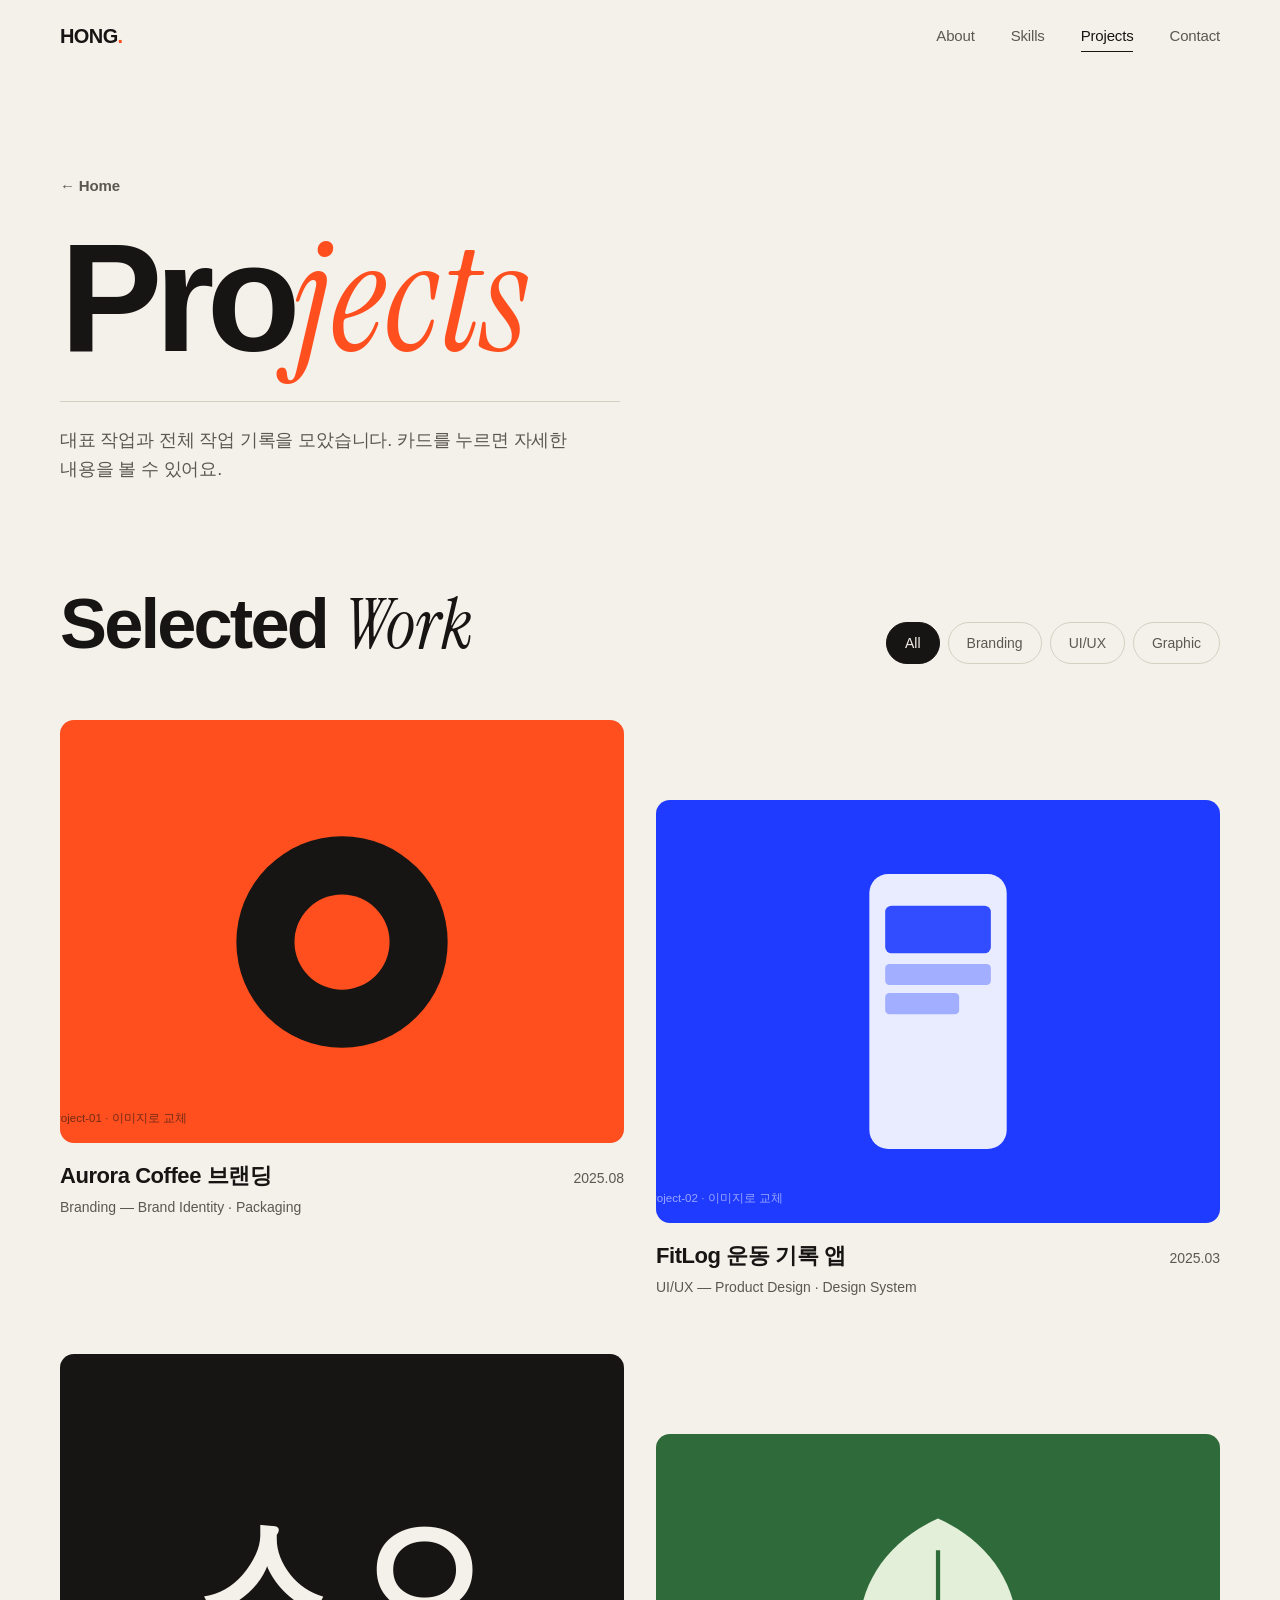
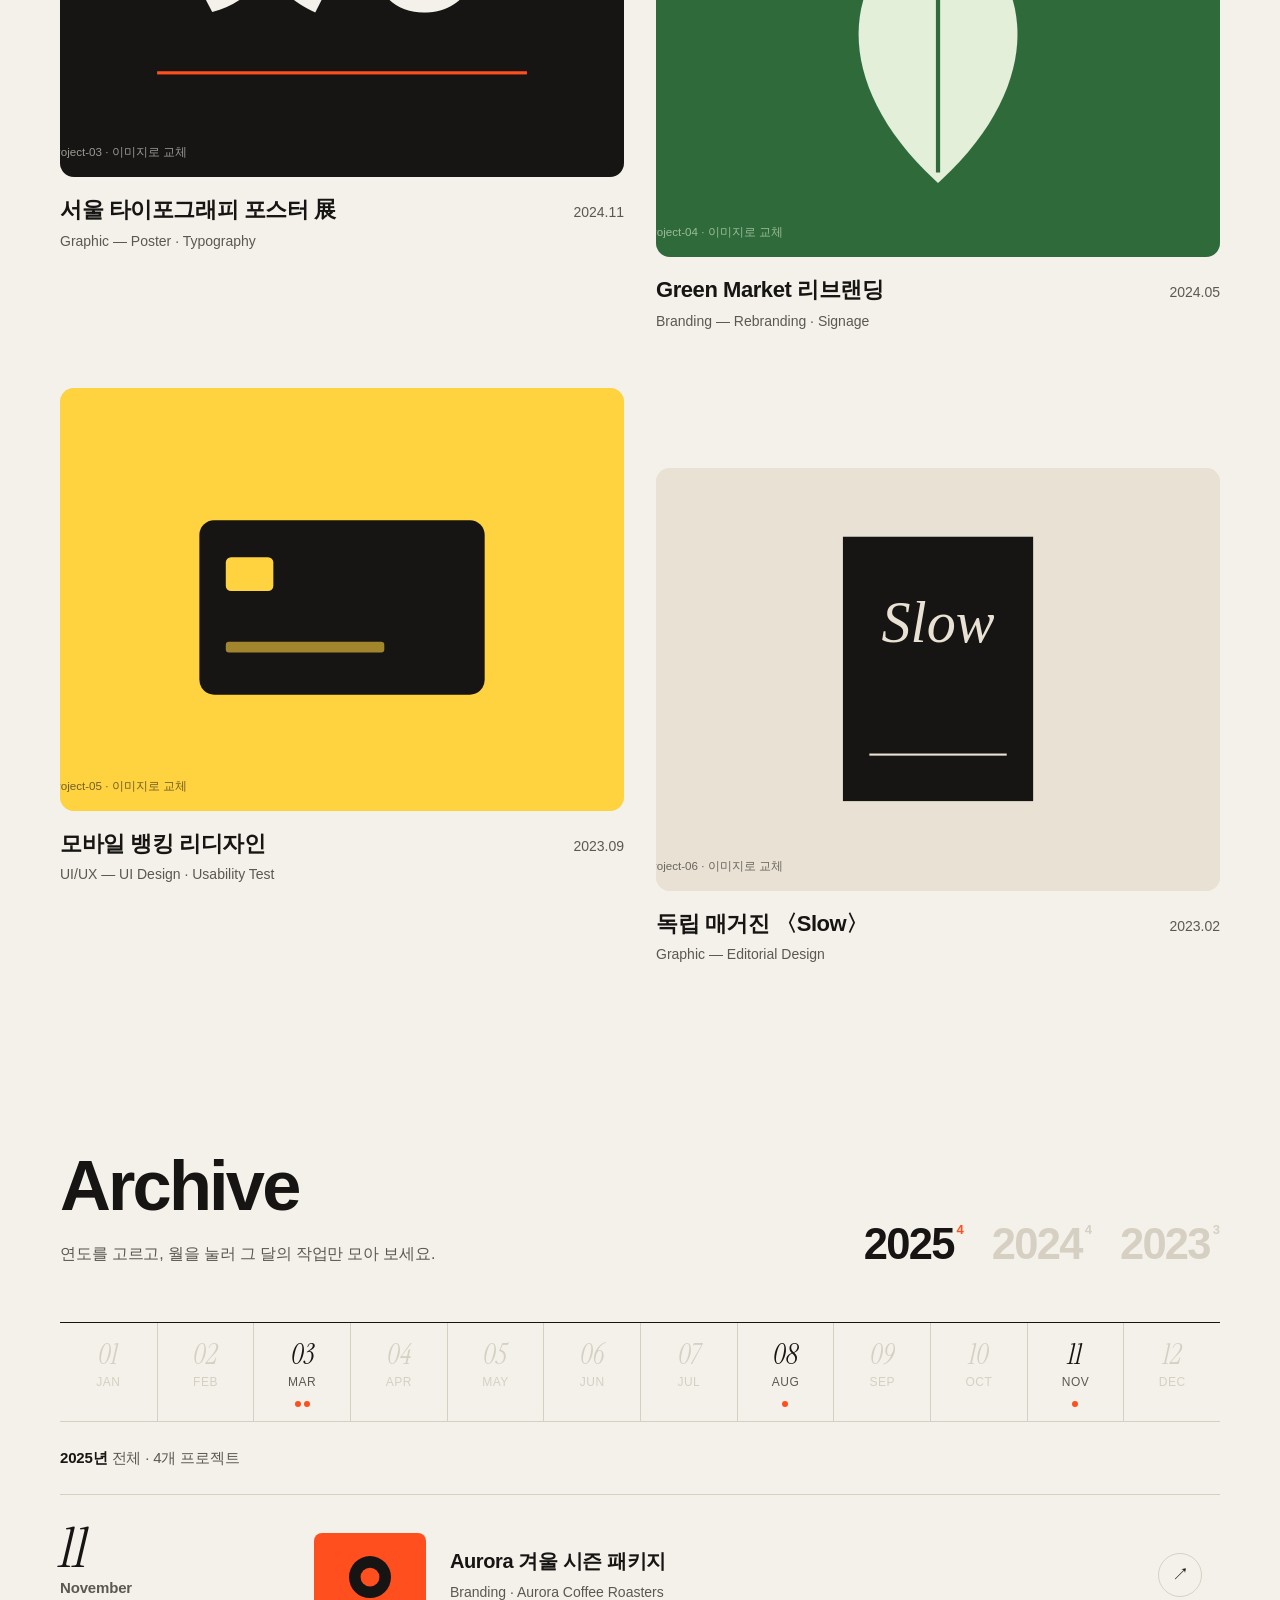
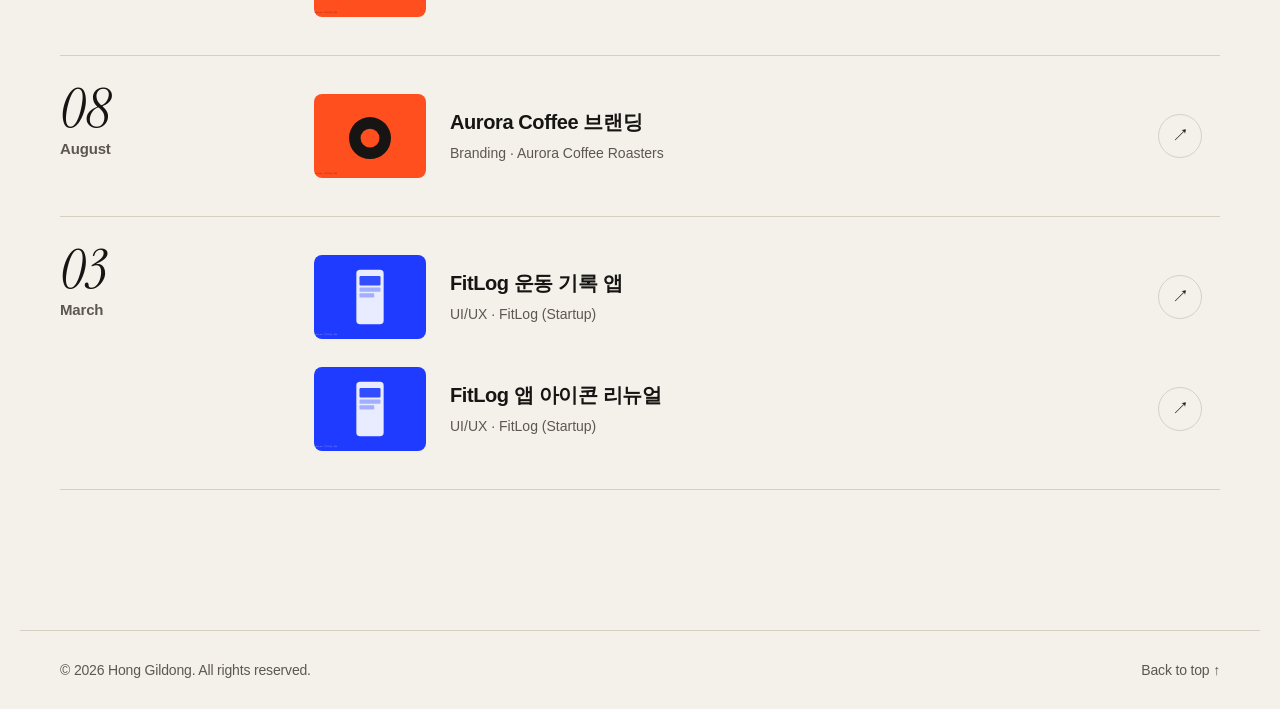
==== works.html @ f45e76c3 "메인페이지 구조 변경" ====
<!DOCTYPE html>
<html lang="ko">
<head>
  <meta charset="UTF-8" />
  <meta name="viewport" content="width=device-width, initial-scale=1.0" />
  <title>Projects | 홍길동 Design Portfolio</title>
  <meta name="description" content="디자이너 홍길동의 작업물 모음" />

  <meta property="og:title" content="Projects | 홍길동 Design Portfolio" />
  <meta property="og:description" content="디자이너 홍길동의 작업물 모음" />
  <meta property="og:image" content="img/og-image.svg" />

  <link rel="icon" href="img/favicon.svg" type="image/svg+xml" />

  <!-- 폰트 -->
  <link rel="stylesheet" href="https://cdn.jsdelivr.net/gh/orioncactus/pretendard@v1.3.9/dist/web/static/pretendard.min.css" />
  <link rel="preconnect" href="https://fonts.googleapis.com" />
  <link rel="preconnect" href="https://fonts.gstatic.com" crossorigin />
  <link href="https://fonts.googleapis.com/css2?family=Instrument+Serif:ital@0;1&display=swap" rel="stylesheet" />

  <!-- 스타일 -->
  <link rel="stylesheet" href="css/reset.css" />
  <link rel="stylesheet" href="css/style.css" />
  <link rel="stylesheet" href="css/responsive.css" />
</head>
<body>

  <!-- ===== Header ===== -->
  <header class="header" id="header">
    <div class="container header__inner">
      <a href="index.html" class="logo">HONG<span>.</span></a>

      <nav class="nav" id="nav">
        <a href="index.html#about" class="nav__link">About</a>
        <a href="index.html#skills" class="nav__link">Skills</a>
        <a href="works.html" class="nav__link is-current" aria-current="page">Projects</a>
        <a href="index.html#contact" class="nav__link">Contact</a>
      </nav>

      <button class="menu-btn" id="menuBtn" aria-label="메뉴 열기" aria-expanded="false">
        <span></span><span></span>
      </button>
    </div>
  </header>

  <main id="top">

    <!-- ===== Page head ===== -->
    <section class="page-head">
      <div class="container">
        <a href="index.html" class="page-head__back reveal">← Home</a>
        <h1 class="page-head__title reveal">Pro<em>jects</em></h1>
        <p class="page-head__desc reveal">대표 작업과 전체 작업 기록을 모았습니다. 카드를 누르면 자세한 내용을 볼 수 있어요.</p>
      </div>
    </section>

    <!-- ===== Selected Work ===== -->
    <section class="section work" id="work">
      <div class="container">
        <div class="section__head reveal">
          <h2 class="section__title">Selected <em>Work</em></h2>
          <div class="filter" id="filter" role="tablist">
            <button class="filter__btn is-active" data-filter="all">All</button>
            <button class="filter__btn" data-filter="branding">Branding</button>
            <button class="filter__btn" data-filter="uiux">UI/UX</button>
            <button class="filter__btn" data-filter="graphic">Graphic</button>
          </div>
        </div>

        <!-- 프로젝트 카드는 js/projects.js 데이터로 자동 생성됩니다 -->
        <ul class="work__grid" id="workGrid"></ul>
      </div>
    </section>

    <!-- ===== Archive (연도 → 월별 보기) ===== -->
    <section class="section archive" id="archive">
      <div class="container">
        <div class="section__head reveal">
          <div>
            <h2 class="section__title">Archive</h2>
            <p class="archive__lead">연도를 고르고, 월을 눌러 그 달의 작업만 모아 보세요.</p>
          </div>
          <div class="archive__years" id="archiveYears" role="tablist" aria-label="연도 선택"></div>
        </div>

        <div class="archive__months reveal" id="archiveMonths" aria-label="월 선택"></div>

        <div class="archive__summary">
          <p id="archiveSummary" aria-live="polite"></p>
          <button type="button" class="archive__reset" id="archiveReset" hidden>전체 월 보기 ↺</button>
        </div>

        <div class="archive__list" id="archiveList"></div>
      </div>
    </section>
  </main>

  <footer class="footer footer--light">
    <div class="container footer__inner">
      <p>© <span id="year"></span> Hong Gildong. All rights reserved.</p>
      <a href="#top" class="footer__top">Back to top ↑</a>
    </div>
  </footer>

  <!-- ===== Project Modal ===== -->
  <div class="modal" id="modal" aria-hidden="true">
    <div class="modal__backdrop" data-close></div>
    <article class="modal__panel" role="dialog" aria-modal="true" aria-labelledby="modalTitle">
      <button class="modal__close" data-close aria-label="닫기">✕</button>
      <img class="modal__img" id="modalImg" src="" alt="" />
      <div class="modal__body">
        <p class="modal__meta" id="modalMeta"></p>
        <h3 class="modal__title" id="modalTitle"></h3>
        <p class="modal__desc" id="modalDesc"></p>
        <ul class="modal__tags" id="modalTags"></ul>
        <a class="btn btn--primary modal__link" id="modalLink" href="#" target="_blank" rel="noopener">자세히 보기 ↗</a>
      </div>
    </article>
  </div>

  <!-- 스크립트 (순서 중요: 데이터 → 작업물 페이지 → 공통) -->
  <script src="js/projects.js"></script>
  <script src="js/works.js"></script>
  <script src="js/main.js"></script>
</body>
</html>
---- css/style.css ----
/* =========================================
   Design Tokens — 색상/폰트는 여기서만 바꾸면 전체에 반영됩니다
   ========================================= */
:root {
  --bg: #f4f1ea;
  --bg-alt: #ebe6db;
  --ink: #161513;
  --ink-soft: #5c5850;
  --line: #d6d0c3;
  --accent: #ff4f1f;
  --card: #ffffff;

  --font-sans: "Pretendard", -apple-system, BlinkMacSystemFont, "Apple SD Gothic Neo", sans-serif;
  --font-serif: "Instrument Serif", "Times New Roman", serif;

  --container: 1240px;
  --gutter: 40px;
  --radius: 14px;
  --header-h: 72px;
  --ease: cubic-bezier(.2, .7, .2, 1);
}

body {
  font-family: var(--font-sans);
  background: var(--bg);
  color: var(--ink);
  font-size: 17px;
  letter-spacing: -0.01em;
  word-break: keep-all;
}

body.is-locked { overflow: hidden; }

::selection { background: var(--accent); color: #fff; }

em {
  font-family: var(--font-serif);
  font-style: italic;
  font-weight: 400;
  letter-spacing: 0;
}

.container {
  width: 100%;
  max-width: var(--container);
  margin: 0 auto;
  padding: 0 var(--gutter);
}

/* ===== Button ===== */
.btn {
  display: inline-flex;
  align-items: center;
  gap: 10px;
  padding: 14px 26px;
  border-radius: 999px;
  font-size: 15px;
  font-weight: 600;
  transition: transform .3s var(--ease), background .3s, color .3s;
}
.btn--primary { background: var(--ink); color: var(--bg); }
.btn--primary:hover { background: var(--accent); color: #fff; transform: translateY(-2px); }

/* ===== Header ===== */
.header {
  position: fixed;
  inset: 0 0 auto 0;
  height: var(--header-h);
  z-index: 50;
  transition: background .3s, border-color .3s;
  border-bottom: 1px solid transparent;
}
.header.is-scrolled {
  background: rgba(244, 241, 234, .85);
  backdrop-filter: blur(12px);
  -webkit-backdrop-filter: blur(12px);
  border-color: var(--line);
}
.header__inner {
  height: 100%;
  display: flex;
  align-items: center;
  justify-content: space-between;
}
.logo { font-size: 20px; font-weight: 800; letter-spacing: -0.03em; }
.logo span { color: var(--accent); }

.nav { display: flex; gap: 36px; }
.nav__link {
  position: relative;
  font-size: 15px;
  font-weight: 500;
  color: var(--ink-soft);
  transition: color .2s;
}
.nav__link::after {
  content: "";
  position: absolute;
  left: 0; bottom: -4px;
  width: 100%; height: 1px;
  background: currentColor;
  transform: scaleX(0);
  transform-origin: right;
  transition: transform .35s var(--ease);
}
.nav__link:hover,
.nav__link.is-current { color: var(--ink); }
.nav__link:hover::after,
.nav__link.is-current::after { transform: scaleX(1); transform-origin: left; }

.menu-btn { display: none; }

/* ===== Hero ===== */
.hero {
  min-height: 100vh;
  min-height: 100svh;
  display: flex;
  flex-direction: column;
  justify-content: flex-end;
  padding-top: calc(var(--header-h) + 60px);
  overflow: hidden;
}
.hero__eyebrow {
  font-size: 14px;
  font-weight: 600;
  letter-spacing: .08em;
  text-transform: uppercase;
  color: var(--ink-soft);
  margin-bottom: 28px;
}
.hero__eyebrow::before {
  content: "";
  display: inline-block;
  width: 8px; height: 8px;
  margin-right: 10px;
  border-radius: 50%;
  background: var(--accent);
  vertical-align: middle;
  animation: pulse 2s infinite;
}
.hero__title {
  font-size: clamp(48px, 9vw, 132px);
  font-weight: 700;
  letter-spacing: -0.045em;
  line-height: 1.02;
}
.hero__title em { color: var(--accent); }
.hero__bottom {
  margin-top: 56px;
  padding-top: 32px;
  border-top: 1px solid var(--line);
  display: flex;
  align-items: flex-end;
  justify-content: space-between;
  gap: 32px;
}
.hero__desc { font-size: 18px; color: var(--ink-soft); }
.hero__desc strong { color: var(--ink); }

.marquee {
  margin-top: 72px;
  padding: 22px 0;
  background: var(--ink);
  color: var(--bg);
  overflow: hidden;
  white-space: nowrap;
}
.marquee__track {
  display: inline-flex;
  gap: 40px;
  font-family: var(--font-serif);
  font-size: 34px;
  font-style: italic;
  animation: marquee 28s linear infinite;
}
.marquee__track span:nth-child(even) { color: var(--accent); font-style: normal; }

/* ===== Section common ===== */
.section { padding: 140px 0; }
.section__head {
  display: flex;
  align-items: flex-end;
  justify-content: space-between;
  gap: 24px;
  margin-bottom: 56px;
}
.section__title {
  font-size: clamp(40px, 5.5vw, 76px);
  font-weight: 700;
  letter-spacing: -0.04em;
}

/* ===== Work ===== */
.filter { display: flex; flex-wrap: wrap; gap: 8px; }
.filter__btn {
  padding: 9px 18px;
  border: 1px solid var(--line);
  border-radius: 999px;
  font-size: 14px;
  font-weight: 500;
  color: var(--ink-soft);
  transition: all .25s;
}
.filter__btn:hover { border-color: var(--ink); color: var(--ink); }
.filter__btn.is-active { background: var(--ink); border-color: var(--ink); color: var(--bg); }

.work__grid {
  display: grid;
  grid-template-columns: repeat(2, 1fr);
  gap: 56px 32px;
}
.work__item { transition: opacity .4s, transform .4s var(--ease); }
.work__item.is-hidden { display: none; }
.work__item:nth-child(even) { margin-top: 80px; }

.card { display: block; width: 100%; text-align: left; }
.card__thumb {
  position: relative;
  aspect-ratio: 4 / 3;
  border-radius: var(--radius);
  overflow: hidden;
  background: var(--bg-alt);
}
.card__thumb img {
  width: 100%; height: 100%;
  object-fit: cover;
  transition: transform .8s var(--ease);
}
.card__view {
  position: absolute;
  top: 50%; left: 50%;
  width: 96px; height: 96px;
  display: grid; place-items: center;
  border-radius: 50%;
  background: var(--accent);
  color: #fff;
  font-size: 14px;
  font-weight: 600;
  transform: translate(-50%, -50%) scale(0);
  transition: transform .45s var(--ease);
}
.card:hover .card__thumb img,
.card:focus-visible .card__thumb img { transform: scale(1.05); }
.card:hover .card__view,
.card:focus-visible .card__view { transform: translate(-50%, -50%) scale(1); }

.card__info {
  display: flex;
  justify-content: space-between;
  align-items: baseline;
  gap: 16px;
  margin-top: 20px;
}
.card__title { font-size: 22px; font-weight: 700; letter-spacing: -0.02em; }
.card__meta { font-size: 14px; color: var(--ink-soft); white-space: nowrap; }
.card__cat {
  margin-top: 6px;
  font-size: 14px;
  color: var(--ink-soft);
}

/* ===== Archive (연도 → 월별) ===== */
.archive { padding-top: 40px; }
.archive__lead { margin-top: 14px; font-size: 16px; color: var(--ink-soft); }

.archive__years { display: flex; flex-wrap: wrap; gap: 4px 28px; }
.archive__year {
  font-size: clamp(28px, 3.4vw, 44px);
  font-weight: 700;
  letter-spacing: -0.04em;
  line-height: 1;
  color: var(--line);
  transition: color .25s;
}
.archive__year sup {
  margin-left: 3px;
  font-size: 13px;
  font-weight: 600;
  letter-spacing: 0;
  vertical-align: top;
}
.archive__year:hover { color: var(--ink-soft); }
.archive__year.is-active { color: var(--ink); }
.archive__year.is-active sup { color: var(--accent); }

.archive__months {
  display: grid;
  grid-template-columns: repeat(12, 1fr);
  border-top: 1px solid var(--ink);
  border-bottom: 1px solid var(--line);
}
.archive__mbtn {
  display: flex;
  flex-direction: column;
  align-items: center;
  gap: 4px;
  padding: 18px 0 14px;
  border-left: 1px solid var(--line);
  font-size: 12px;
  font-weight: 500;
  letter-spacing: .04em;
  text-transform: uppercase;
  color: var(--ink-soft);
  transition: background .2s, color .2s;
}
.archive__mbtn:first-child { border-left: 0; }
.archive__mbtn strong {
  font-family: var(--font-serif);
  font-size: 28px;
  font-style: italic;
  font-weight: 400;
  line-height: 1;
  letter-spacing: 0;
  color: var(--ink);
}
.archive__dots { display: flex; gap: 3px; height: 6px; margin-top: 4px; }
.archive__dots i { width: 6px; height: 6px; border-radius: 50%; background: var(--accent); }
.archive__mbtn:disabled { cursor: default; color: var(--line); }
.archive__mbtn:disabled strong { color: var(--line); }
.archive__mbtn:not(:disabled):hover { background: var(--bg-alt); }
.archive__mbtn.is-active,
.archive__mbtn.is-active:not(:disabled):hover { background: var(--ink); color: rgba(244, 241, 234, .7); }
.archive__mbtn.is-active strong { color: var(--bg); }

.archive__summary {
  display: flex;
  justify-content: space-between;
  align-items: center;
  min-height: 72px;
  font-size: 15px;
  color: var(--ink-soft);
}
.archive__summary strong { color: var(--ink); }
.archive__reset {
  font-size: 14px;
  font-weight: 600;
  color: var(--accent);
}
.archive__reset:hover { text-decoration: underline; }
.archive__reset[hidden] { display: none; }

.archive__group {
  display: grid;
  grid-template-columns: 220px 1fr;
  gap: 24px;
  padding: 28px 0;
  border-top: 1px solid var(--line);
  animation: fadeUp .5s var(--ease) both;
}
.archive__group:last-child { border-bottom: 1px solid var(--line); }
.archive__month { font-size: 15px; font-weight: 600; color: var(--ink-soft); }
.archive__month em {
  display: block;
  margin-bottom: 6px;
  font-size: 56px;
  line-height: .9;
  color: var(--ink);
}
.archive__rows { display: grid; gap: 8px; }
.archive__row {
  display: grid;
  grid-template-columns: 112px 1fr auto;
  align-items: center;
  gap: 24px;
  width: 100%;
  padding: 10px;
  border-radius: 12px;
  text-align: left;
  transition: background .25s;
}
.archive__row img {
  width: 100%;
  aspect-ratio: 4 / 3;
  object-fit: cover;
  border-radius: 8px;
}
.archive__info { display: flex; flex-direction: column; gap: 4px; min-width: 0; }
.archive__title { font-size: 20px; font-weight: 700; letter-spacing: -0.02em; }
.archive__sub { font-size: 14px; color: var(--ink-soft); }
.archive__arrow {
  display: grid;
  place-items: center;
  width: 44px; height: 44px;
  margin-right: 8px;
  border: 1px solid var(--line);
  border-radius: 50%;
  transition: all .25s;
}
.archive__row:hover,
.archive__row:focus-visible { background: var(--card); }
.archive__row:hover .archive__arrow,
.archive__row:focus-visible .archive__arrow {
  background: var(--accent);
  border-color: var(--accent);
  color: #fff;
  transform: rotate(45deg);
}

/* ===== About ===== */
.about { background: var(--bg-alt); }
.about__inner {
  display: grid;
  grid-template-columns: 5fr 7fr;
  gap: 80px;
  align-items: center;
}
.about__photo {
  aspect-ratio: 4 / 5;
  border-radius: var(--radius);
  overflow: hidden;
}
.about__photo img { width: 100%; height: 100%; object-fit: cover; }
.about__text .section__title { margin-bottom: 32px; }
.about__text p { font-size: 18px; color: var(--ink-soft); margin-bottom: 16px; }
.about__text p strong { color: var(--ink); }

.about__facts {
  display: grid;
  grid-template-columns: repeat(2, 1fr);
  gap: 20px 32px;
  margin-top: 36px;
  padding-top: 28px;
  border-top: 1px solid var(--line);
}
.about__facts dt {
  font-size: 12px;
  font-weight: 600;
  letter-spacing: .08em;
  text-transform: uppercase;
  color: var(--ink-soft);
  margin-bottom: 4px;
}
.about__facts dd { font-size: 16px; font-weight: 600; }
.about__facts a:hover { color: var(--accent); }

/* 경력 · 학력 · 자격증 · 수상 */
.records {
  display: grid;
  grid-template-columns: repeat(4, 1fr);
  gap: 32px;
  margin-top: 100px;
}
.records__title {
  display: flex;
  align-items: baseline;
  flex-wrap: wrap;
  gap: 8px;
  padding-bottom: 16px;
  border-bottom: 1px solid var(--ink);
  font-size: 20px;
  font-weight: 700;
  letter-spacing: -0.02em;
}
.records__title em { font-size: 22px; color: var(--accent); }
.records__title small { font-size: 13px; font-weight: 500; color: var(--ink-soft); }
.records li {
  display: flex;
  flex-direction: column;
  gap: 2px;
  padding: 18px 0;
  border-bottom: 1px solid var(--line);
}
.records__year { font-family: var(--font-serif); font-size: 17px; font-style: italic; color: var(--accent); }
.records__name { font-size: 16px; font-weight: 700; line-height: 1.4; }
.records__org { font-size: 14px; color: var(--ink-soft); }

.timeline { margin-top: 40px; border-top: 1px solid var(--line); }
.timeline li {
  display: grid;
  grid-template-columns: 120px 1fr;
  gap: 16px;
  padding: 18px 0;
  border-bottom: 1px solid var(--line);
  font-size: 16px;
}
.timeline__year { font-family: var(--font-serif); font-size: 19px; font-style: italic; color: var(--accent); }

/* ===== Skills ===== */
.skills .section__title { margin-bottom: 56px; }
.skills__grid {
  display: grid;
  grid-template-columns: repeat(3, 1fr);
  gap: 24px;
}
.skill-card {
  padding: 36px;
  background: var(--card);
  border: 1px solid var(--line);
  border-radius: var(--radius);
  transition: transform .4s var(--ease), border-color .3s;
}
.skill-card:hover { transform: translateY(-6px); border-color: var(--ink); }
.skill-card h3 {
  font-family: var(--font-serif);
  font-size: 34px;
  font-style: italic;
  margin-bottom: 24px;
}
.skill-card li {
  display: flex;
  align-items: center;
  gap: 14px;
  padding: 12px 0;
  border-top: 1px solid var(--line);
  font-size: 16px;
  font-weight: 500;
  color: var(--ink);
}
.skill-icon {
  flex: none;
  display: grid;
  place-items: center;
  width: 38px; height: 38px;
  border-radius: 10px;
  background: var(--bg);
  border: 1px solid var(--line);
  transition: background .3s, border-color .3s, transform .3s var(--ease);
}
.skill-icon img { width: 20px; height: 20px; object-fit: contain; }
.skill-card li:hover .skill-icon { background: #fff; border-color: var(--accent); transform: rotate(-6deg); }

/* ===== 작업물 보러가기 CTA ===== */
.projects-cta { padding-top: 0; }
.cta {
  position: relative;
  display: flex;
  align-items: flex-end;
  justify-content: space-between;
  gap: 32px;
  min-height: 440px;
  padding: 56px 64px;
  border-radius: 28px;
  background: var(--accent);
  color: #fff;
  overflow: hidden;
}
.cta__eyebrow {
  font-size: 14px;
  font-weight: 600;
  letter-spacing: .08em;
  text-transform: uppercase;
  opacity: .85;
}
.cta__title {
  margin-top: 16px;
  font-size: clamp(48px, 7.5vw, 112px);
  font-weight: 700;
  letter-spacing: -0.045em;
  line-height: 1;
}
.cta__title em { color: var(--ink); }
.cta__meta { margin-top: 24px; font-size: 16px; font-weight: 500; opacity: .9; }
.cta__stack {
  position: absolute;
  top: 56px; right: 64px;
  display: flex;
}
.cta__stack img {
  width: 170px;
  aspect-ratio: 4 / 3;
  object-fit: cover;
  margin-left: -56px;
  border: 4px solid #fff;
  border-radius: 14px;
  box-shadow: 0 18px 40px rgba(22, 21, 19, .25);
  transition: transform .6s var(--ease), margin .6s var(--ease);
}
.cta__stack img:nth-child(1) { transform: rotate(-8deg); }
.cta__stack img:nth-child(2) { transform: rotate(3deg) translateY(16px); }
.cta__stack img:nth-child(3) { transform: rotate(10deg); }
.cta__arrow {
  flex: none;
  display: grid;
  place-items: center;
  width: 120px; height: 120px;
  border-radius: 50%;
  background: var(--ink);
  font-size: 44px;
  transition: transform .5s var(--ease), background .3s;
}
.cta:hover .cta__stack img { margin-left: -16px; }
.cta:hover .cta__stack img:nth-child(1) { transform: rotate(-4deg) translateY(-6px); }
.cta:hover .cta__stack img:nth-child(3) { transform: rotate(5deg) translateY(-6px); }
.cta:hover .cta__arrow { transform: rotate(-45deg); background: #fff; color: var(--ink); }

/* ===== works.html 상단 ===== */
.page-head { padding: calc(var(--header-h) + 100px) 0 0; }
.page-head__back {
  display: inline-block;
  margin-bottom: 28px;
  font-size: 15px;
  font-weight: 600;
  color: var(--ink-soft);
}
.page-head__back:hover { color: var(--accent); }
.page-head__title {
  font-size: clamp(64px, 12vw, 180px);
  font-weight: 700;
  letter-spacing: -0.05em;
  line-height: .95;
}
.page-head__title em { color: var(--accent); }
.page-head__desc {
  max-width: 560px;
  margin-top: 28px;
  padding-top: 24px;
  border-top: 1px solid var(--line);
  font-size: 18px;
  color: var(--ink-soft);
}
.page-head + .work { padding-top: 100px; }

/* ===== Contact ===== */
.contact {
  background: var(--ink);
  color: var(--bg);
  text-align: center;
}
.contact__eyebrow {
  font-family: var(--font-serif);
  font-size: 28px;
  font-style: italic;
  color: var(--accent);
  margin-bottom: 20px;
}
.contact__mail {
  display: inline-block;
  font-size: clamp(36px, 7vw, 104px);
  font-weight: 700;
  letter-spacing: -0.045em;
  line-height: 1.1;
  background: linear-gradient(currentColor, currentColor) left bottom / 0 3px no-repeat;
  transition: background-size .5s var(--ease), color .3s;
  word-break: break-all;
}
.contact__mail:hover { background-size: 100% 3px; color: var(--accent); }
.contact__links {
  margin-top: 56px;
  display: flex;
  justify-content: center;
  flex-wrap: wrap;
  gap: 12px;
}
.contact__links a {
  display: inline-block;
  padding: 12px 24px;
  border: 1px solid rgba(244, 241, 234, .25);
  border-radius: 999px;
  font-size: 15px;
  transition: all .25s;
}
.contact__links a:hover { background: var(--bg); color: var(--ink); border-color: var(--bg); }

/* ===== Footer ===== */
.footer {
  background: var(--ink);
  color: rgba(244, 241, 234, .55);
  font-size: 14px;
}
.footer__inner {
  display: flex;
  justify-content: space-between;
  padding-top: 28px;
  padding-bottom: 28px;
  border-top: 1px solid rgba(244, 241, 234, .12);
}
.footer__top:hover { color: var(--bg); }
.footer--light { background: var(--bg); color: var(--ink-soft); }
.footer--light .footer__inner { border-top-color: var(--line); }
.footer--light .footer__top:hover { color: var(--accent); }

/* ===== Modal ===== */
.modal {
  position: fixed;
  inset: 0;
  z-index: 100;
  display: grid;
  place-items: center;
  padding: 24px;
  visibility: hidden;
  opacity: 0;
  transition: opacity .35s, visibility .35s;
}
.modal.is-open { visibility: visible; opacity: 1; }
.modal__backdrop {
  position: absolute;
  inset: 0;
  background: rgba(22, 21, 19, .7);
  backdrop-filter: blur(4px);
}
.modal__panel {
  position: relative;
  width: 100%;
  max-width: 880px;
  max-height: 90vh;
  overflow-y: auto;
  background: var(--bg);
  border-radius: 20px;
  transform: translateY(30px);
  transition: transform .45s var(--ease);
}
.modal.is-open .modal__panel { transform: translateY(0); }
.modal__close {
  position: absolute;
  top: 16px; right: 16px;
  z-index: 2;
  width: 44px; height: 44px;
  border-radius: 50%;
  background: var(--bg);
  font-size: 16px;
  transition: background .2s, color .2s;
}
.modal__close:hover { background: var(--ink); color: var(--bg); }
.modal__img { width: 100%; aspect-ratio: 16 / 9; object-fit: cover; }
.modal__body { padding: 40px 48px 48px; }
.modal__meta { font-size: 14px; color: var(--accent); font-weight: 600; margin-bottom: 8px; }
.modal__title { font-size: 34px; font-weight: 700; letter-spacing: -0.03em; margin-bottom: 18px; }
.modal__desc { color: var(--ink-soft); margin-bottom: 24px; }
.modal__tags { display: flex; flex-wrap: wrap; gap: 8px; margin-bottom: 32px; }
.modal__tags li {
  padding: 6px 14px;
  border: 1px solid var(--line);
  border-radius: 999px;
  font-size: 13px;
}
.modal__link[hidden] { display: none; }

/* ===== Scroll reveal ===== */
.reveal {
  opacity: 0;
  transform: translateY(40px);
  transition: opacity 1s var(--ease), transform 1s var(--ease);
}
.reveal.is-visible { opacity: 1; transform: none; }

/* ===== Keyframes ===== */
@keyframes marquee { to { transform: translateX(-50%); } }
@keyframes fadeUp { from { opacity: 0; transform: translateY(16px); } }
@keyframes pulse {
  0%, 100% { box-shadow: 0 0 0 0 rgba(255, 79, 31, .5); }
  50% { box-shadow: 0 0 0 8px rgba(255, 79, 31, 0); }
}
---- css/responsive.css ----
/* ===== Tablet (≤ 1024px) ===== */
@media (max-width: 1024px) {
  :root { --gutter: 28px; }

  .section { padding: 110px 0; }
  .about__inner { gap: 48px; }
  .skills__grid { grid-template-columns: repeat(2, 1fr); }
  .records { grid-template-columns: repeat(2, 1fr); gap: 48px 32px; }
  .cta { padding: 48px; }
  .cta__stack { right: 48px; top: 48px; }
  .cta__stack img { width: 140px; }
}

/* ===== Mobile (≤ 768px) ===== */
@media (max-width: 768px) {
  :root { --gutter: 20px; --header-h: 64px; }

  body { font-size: 16px; }
  .pc-only { display: none; }

  /* 모바일 메뉴 */
  .menu-btn {
    display: flex;
    flex-direction: column;
    justify-content: center;
    gap: 7px;
    width: 40px; height: 40px;
    z-index: 60;
  }
  .menu-btn span {
    display: block;
    width: 24px; height: 2px;
    margin-left: auto;
    background: var(--ink);
    transition: transform .35s var(--ease);
  }
  .menu-btn[aria-expanded="true"] span:first-child { transform: translateY(4.5px) rotate(45deg); }
  .menu-btn[aria-expanded="true"] span:last-child { transform: translateY(-4.5px) rotate(-45deg); }

  .nav {
    position: fixed;
    inset: 0;
    flex-direction: column;
    justify-content: center;
    padding: 0 var(--gutter);
    gap: 8px;
    background: var(--bg);
    opacity: 0;
    visibility: hidden;
    transition: opacity .35s, visibility .35s;
  }
  .nav.is-open { opacity: 1; visibility: visible; }
  .nav__link {
    font-size: 44px;
    font-weight: 700;
    letter-spacing: -0.04em;
    color: var(--ink);
  }
  .nav__link::after { display: none; }

  /* Hero */
  .hero__bottom { flex-direction: column; align-items: flex-start; margin-top: 40px; }
  .hero__desc { font-size: 16px; }
  .marquee { margin-top: 56px; padding: 16px 0; }
  .marquee__track { font-size: 24px; gap: 28px; }

  /* Section */
  .section { padding: 88px 0; }
  .section__head { flex-direction: column; align-items: flex-start; margin-bottom: 40px; }

  /* Work */
  .work__grid { grid-template-columns: 1fr; gap: 44px; }
  .work__item:nth-child(even) { margin-top: 0; }
  .card__title { font-size: 19px; }
  .card__view { display: none; }

  /* Archive */
  .archive__months { grid-template-columns: repeat(6, 1fr); }
  .archive__mbtn:nth-child(7) { border-left: 0; }
  .archive__mbtn:nth-child(n+7) { border-top: 1px solid var(--line); }
  .archive__mbtn { padding: 14px 0 12px; font-size: 11px; }
  .archive__mbtn strong { font-size: 24px; }
  .archive__summary { font-size: 14px; min-height: 60px; }
  .archive__group { grid-template-columns: 1fr; gap: 12px; padding: 24px 0; }
  .archive__month em { display: inline; font-size: 40px; margin: 0 10px 0 0; }
  .archive__row { grid-template-columns: 80px 1fr; gap: 14px; padding: 8px 0; }
  .archive__row:hover { background: none; }
  .archive__title { font-size: 17px; }
  .archive__sub { font-size: 13px; }
  .archive__arrow { display: none; }

  /* About */
  .about__inner { grid-template-columns: 1fr; }
  .about__photo { max-width: 360px; }
  .about__text p { font-size: 16px; }
  .timeline li { grid-template-columns: 96px 1fr; font-size: 15px; }
  .about__facts { grid-template-columns: 1fr 1fr; gap: 16px; }
  .about__facts dd { font-size: 15px; word-break: break-all; }
  .records { grid-template-columns: 1fr; gap: 40px; margin-top: 64px; }

  /* 작업물 보러가기 */
  .cta {
    flex-direction: column;
    align-items: flex-start;
    min-height: 0;
    padding: 36px 24px 28px;
    border-radius: 20px;
  }
  .cta__stack { position: static; order: -1; margin: 0 0 8px 40px; }
  .cta__stack img { width: 104px; margin-left: -40px; border-width: 3px; }
  .cta__arrow { width: 64px; height: 64px; font-size: 26px; align-self: flex-end; margin-top: -40px; }

  /* works.html */
  .page-head { padding-top: calc(var(--header-h) + 56px); }
  .page-head__desc { font-size: 16px; }
  .page-head + .work { padding-top: 64px; }

  /* Skills */
  .skills__grid { grid-template-columns: 1fr; }
  .skill-card { padding: 28px; }

  /* Contact / Footer */
  .contact__links { margin-top: 40px; }
  .footer__inner { flex-direction: column; gap: 8px; }

  /* Modal */
  .modal { padding: 0; align-items: end; }
  .modal__panel { max-height: 92vh; border-radius: 20px 20px 0 0; }
  .modal__body { padding: 28px 20px 36px; }
  .modal__title { font-size: 26px; }
}
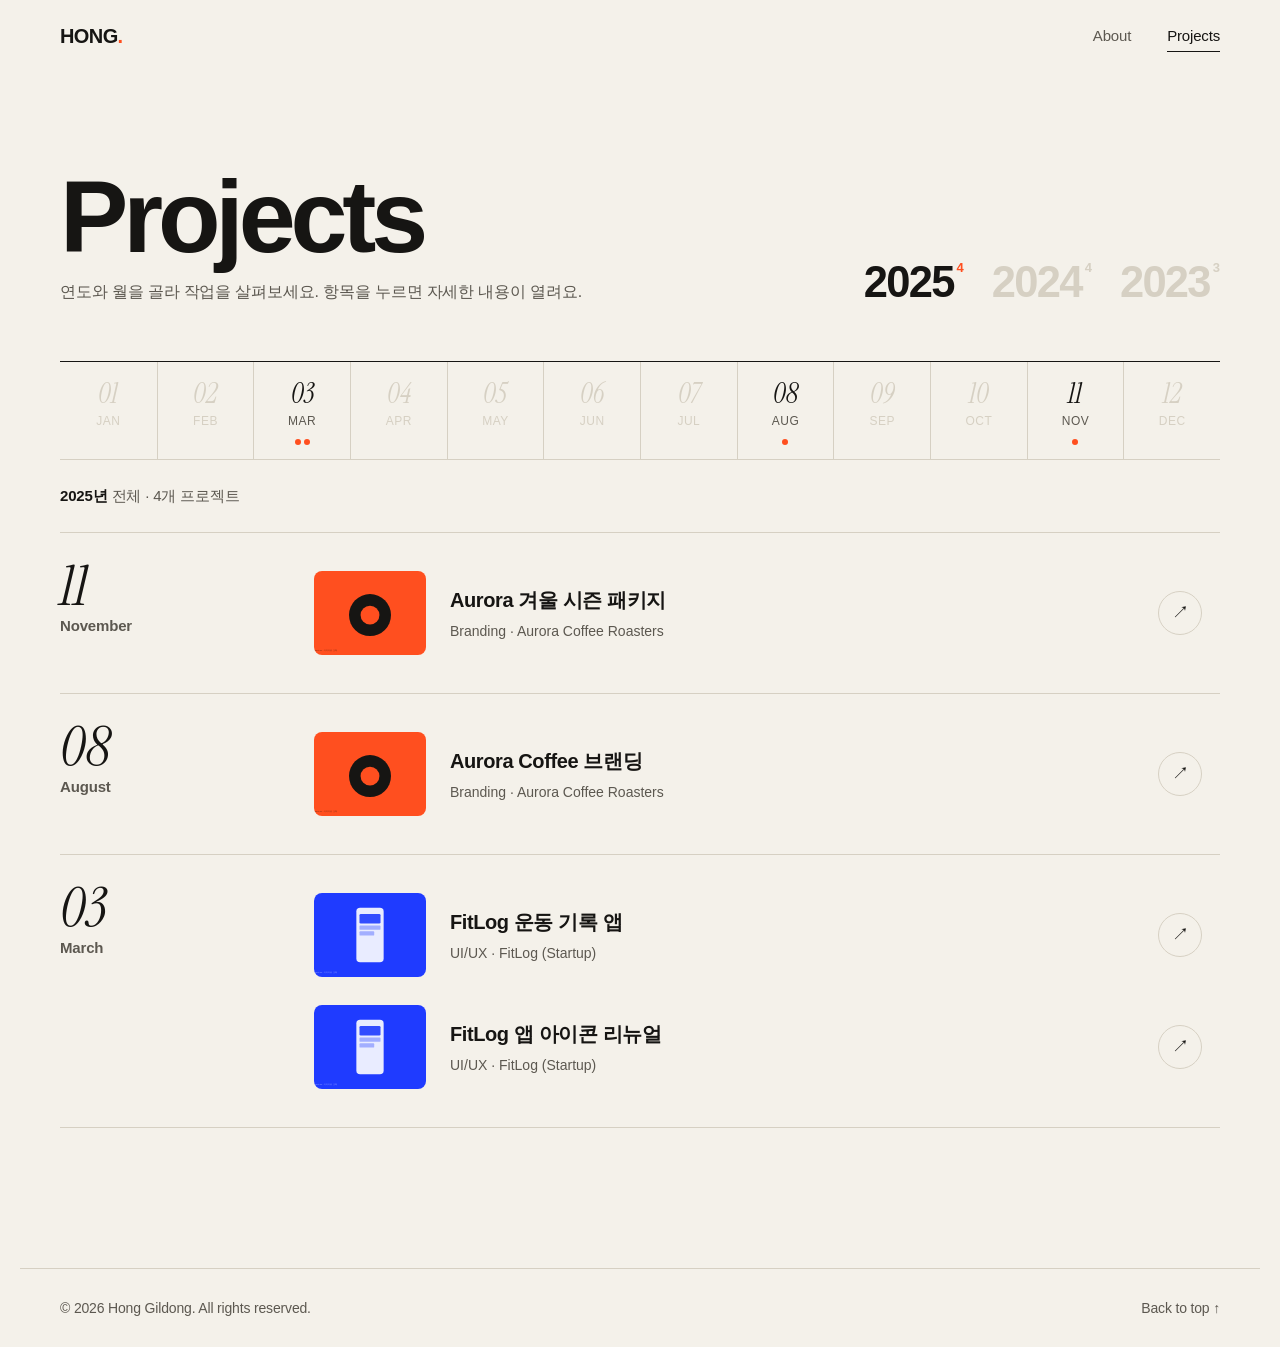
==== commit aadfdd2f: "변경" ====
--- a/works.html
+++ b/works.html
@@ -19,9 +19,9 @@
   <link href="https://fonts.googleapis.com/css2?family=Instrument+Serif:ital@0;1&display=swap" rel="stylesheet" />
 
   <!-- 스타일 -->
-  <link rel="stylesheet" href="css/reset.css" />
-  <link rel="stylesheet" href="css/style.css" />
-  <link rel="stylesheet" href="css/responsive.css" />
+  <link rel="stylesheet" href="css/reset.css?v=20261001e" />
+  <link rel="stylesheet" href="css/style.css?v=20261001e" />
+  <link rel="stylesheet" href="css/responsive.css?v=20261001e" />
 </head>
 <body>
 
@@ -31,10 +31,8 @@
       <a href="index.html" class="logo">HONG<span>.</span></a>
 
       <nav class="nav" id="nav">
-        <a href="index.html#about" class="nav__link">About</a>
-        <a href="index.html#skills" class="nav__link">Skills</a>
+        <a href="index.html#profile" class="nav__link">About</a>
         <a href="works.html" class="nav__link is-current" aria-current="page">Projects</a>
-        <a href="index.html#contact" class="nav__link">Contact</a>
       </nav>
 
       <button class="menu-btn" id="menuBtn" aria-label="메뉴 열기" aria-expanded="false">
@@ -45,41 +43,15 @@
 
   <main id="top">
 
-    <!-- ===== Page head ===== -->
-    <section class="page-head">
-      <div class="container">
-        <a href="index.html" class="page-head__back reveal">← Home</a>
-        <h1 class="page-head__title reveal">Pro<em>jects</em></h1>
-        <p class="page-head__desc reveal">대표 작업과 전체 작업 기록을 모았습니다. 카드를 누르면 자세한 내용을 볼 수 있어요.</p>
-      </div>
-    </section>
-
-    <!-- ===== Selected Work ===== -->
-    <section class="section work" id="work">
-      <div class="container">
-        <div class="section__head reveal">
-          <h2 class="section__title">Selected <em>Work</em></h2>
-          <div class="filter" id="filter" role="tablist">
-            <button class="filter__btn is-active" data-filter="all">All</button>
-            <button class="filter__btn" data-filter="branding">Branding</button>
-            <button class="filter__btn" data-filter="uiux">UI/UX</button>
-            <button class="filter__btn" data-filter="graphic">Graphic</button>
-          </div>
-        </div>
-
-        <!-- 프로젝트 카드는 js/projects.js 데이터로 자동 생성됩니다 -->
-        <ul class="work__grid" id="workGrid"></ul>
-      </div>
-    </section>
-
-    <!-- ===== Archive (연도 → 월별 보기) ===== -->
-    <section class="section archive" id="archive">
+    <!-- ===== Projects (Archive) : 연도 → 월별 보기 ===== -->
+    <section class="section archive archive--page" id="archive">
       <div class="container">
         <div class="section__head reveal">
           <div>
-            <h2 class="section__title">Archive</h2>
-            <p class="archive__lead">연도를 고르고, 월을 눌러 그 달의 작업만 모아 보세요.</p>
+            <h1 class="page-title">Projects</h1>
+            <p class="archive__lead">연도와 월을 골라 작업을 살펴보세요. 항목을 누르면 자세한 내용이 열려요.</p>
           </div>
+          <!-- 연도 버튼: projects.js의 date 값으로 자동 생성 -->
           <div class="archive__years" id="archiveYears" role="tablist" aria-label="연도 선택"></div>
         </div>
 
@@ -119,8 +91,8 @@
   </div>
 
   <!-- 스크립트 (순서 중요: 데이터 → 작업물 페이지 → 공통) -->
-  <script src="js/projects.js"></script>
-  <script src="js/works.js"></script>
-  <script src="js/main.js"></script>
+  <script src="js/projects.js?v=20261001e"></script>
+  <script src="js/works.js?v=20261001e"></script>
+  <script src="js/main.js?v=20261001e"></script>
 </body>
 </html>
--- a/css/style.css
+++ b/css/style.css
@@ -740,3 +740,325 @@
   0%, 100% { box-shadow: 0 0 0 0 rgba(255, 79, 31, .5); }
   50% { box-shadow: 0 0 0 8px rgba(255, 79, 31, 0); }
 }
+
+/* =========================================
+   v3 — 메인 구조 개편 (Profile / Credentials / Skills / Projects)
+   ========================================= */
+.section__num {
+  margin-bottom: 20px;
+  font-size: 13px;
+  font-weight: 700;
+  letter-spacing: .1em;
+  text-transform: uppercase;
+  color: var(--accent);
+}
+.about .section__num { margin-bottom: 40px; }
+
+/* 섹션 배경 번갈아 */
+.credentials { background: var(--bg); }
+.skills { background: var(--bg-alt); }
+.projects-cta { padding-top: 140px; }
+
+/* ----- 경력·학력·교육 연표 ----- */
+.history { margin-top: 110px; }
+.history__head {
+  display: flex;
+  justify-content: space-between;
+  align-items: flex-end;
+  gap: 16px;
+  padding-bottom: 20px;
+  border-bottom: 1px solid var(--ink);
+}
+.history__title { font-size: clamp(26px, 3vw, 36px); font-weight: 700; letter-spacing: -0.03em; }
+.history__legend { display: flex; gap: 6px; }
+.history__row {
+  display: grid;
+  grid-template-columns: 190px 64px minmax(0, 1fr) minmax(0, .8fr);
+  align-items: center;
+  gap: 24px;
+  padding: 22px 0;
+  border-bottom: 1px solid var(--line);
+  transition: background .25s, padding .25s;
+}
+.history__row:hover { background: rgba(255, 255, 255, .5); padding-left: 12px; padding-right: 12px; }
+.history__date { font-family: var(--font-serif); font-size: 19px; font-style: italic; color: var(--ink-soft); }
+.history__what { display: flex; flex-wrap: wrap; align-items: baseline; gap: 4px 12px; font-size: 15px; color: var(--ink-soft); }
+.history__what strong { font-size: 18px; font-weight: 700; color: var(--ink); }
+.history__note { font-size: 14px; color: var(--ink-soft); text-align: right; }
+
+.badge {
+  display: inline-flex;
+  justify-content: center;
+  align-items: center;
+  padding: 4px 12px;
+  border-radius: 999px;
+  font-size: 12px;
+  font-weight: 700;
+  white-space: nowrap;
+  border: 1px solid transparent;
+}
+.badge--work { background: var(--ink); color: var(--bg); }
+.badge--edu { border-color: var(--ink); color: var(--ink); }
+.badge--course { background: rgba(255, 79, 31, .12); color: var(--accent); }
+
+/* ----- 수상 ----- */
+.awards { display: grid; gap: 16px; margin-top: 56px; }
+.award {
+  display: flex;
+  justify-content: space-between;
+  align-items: flex-end;
+  gap: 32px;
+  padding: 48px 56px;
+  border-radius: 24px;
+  background: var(--ink);
+  color: var(--bg);
+  position: relative;
+  overflow: hidden;
+}
+.award::after {
+  content: "✦";
+  position: absolute;
+  top: -40px; right: 40px;
+  font-size: 220px;
+  line-height: 1;
+  color: var(--accent);
+  opacity: .14;
+  pointer-events: none;
+}
+.award__label {
+  font-family: var(--font-serif);
+  font-size: 24px;
+  font-style: italic;
+  color: var(--accent);
+  margin-bottom: 14px;
+}
+.award__name { font-size: clamp(28px, 3.6vw, 48px); font-weight: 700; letter-spacing: -0.035em; line-height: 1.2; }
+.award__desc { margin-top: 16px; font-size: 15px; color: rgba(244, 241, 234, .65); }
+.award__side { display: flex; flex-direction: column; align-items: flex-end; text-align: right; position: relative; z-index: 1; }
+.award__year { font-family: var(--font-serif); font-size: 88px; font-style: italic; line-height: 1; }
+.award__org { margin-top: 8px; font-size: 14px; color: rgba(244, 241, 234, .65); }
+
+/* ----- 자격증 ----- */
+.certs { margin-top: 80px; }
+.certs__head {
+  display: flex;
+  align-items: baseline;
+  gap: 12px;
+  padding-bottom: 20px;
+  margin-bottom: 24px;
+  border-bottom: 1px solid var(--ink);
+}
+.certs__title { font-size: clamp(26px, 3vw, 36px); font-weight: 700; letter-spacing: -0.03em; }
+.certs__count { font-family: var(--font-serif); font-size: 28px; font-style: italic; color: var(--accent); }
+.certs__grid {
+  display: grid;
+  grid-template-columns: repeat(4, 1fr);
+  gap: 16px;
+  counter-reset: cert;
+}
+.cert {
+  counter-increment: cert;
+  display: flex;
+  flex-direction: column;
+  min-height: 168px;
+  padding: 24px;
+  background: var(--card);
+  border: 1px solid var(--line);
+  border-radius: var(--radius);
+  transition: transform .35s var(--ease), border-color .3s;
+}
+.cert::before {
+  content: counter(cert, decimal-leading-zero);
+  font-family: var(--font-serif);
+  font-size: 18px;
+  font-style: italic;
+  color: var(--accent);
+  margin-bottom: 14px;
+}
+.cert:hover { transform: translateY(-4px); border-color: var(--ink); }
+.cert__name { font-size: 17px; font-weight: 700; letter-spacing: -0.02em; line-height: 1.35; }
+.cert__org { margin-top: 4px; font-size: 14px; color: var(--ink-soft); }
+.cert__date { margin-top: auto; padding-top: 16px; font-size: 13px; font-weight: 600; color: var(--ink-soft); }
+
+/* ----- 오른쪽 섹션 이동 바 ----- */
+.dots {
+  position: fixed;
+  top: 50%;
+  right: 32px;
+  z-index: 40;
+  display: flex;
+  flex-direction: column;
+  gap: 30px;
+  transform: translateY(-50%);
+  opacity: 0;
+  visibility: hidden;
+  transition: opacity .4s, visibility .4s;
+}
+.dots.is-visible { opacity: 1; visibility: visible; }
+.dots::before,
+.dots__fill {
+  content: "";
+  position: absolute;
+  top: 7px;
+  right: 6px;
+  width: 2px;
+  border-radius: 2px;
+}
+.dots::before { bottom: 7px; background: var(--line); }
+.dots__fill { height: 0; background: var(--accent); transition: height .4s var(--ease); }
+.dots__item {
+  position: relative;
+  display: flex;
+  align-items: center;
+  justify-content: flex-end;
+  gap: 12px;
+}
+.dots__item i {
+  position: relative;
+  width: 14px; height: 14px;
+  border-radius: 50%;
+  background: var(--bg);
+  border: 2px solid var(--line);
+  transition: all .3s var(--ease);
+}
+.dots__item:hover i { border-color: var(--ink); }
+.dots__item.is-passed i { border-color: var(--accent); }
+.dots__item.is-active i { background: var(--accent); border-color: var(--accent); transform: scale(1.3); box-shadow: 0 0 0 5px rgba(255, 79, 31, .15); }
+.dots__label {
+  padding: 5px 12px;
+  border-radius: 999px;
+  background: var(--ink);
+  color: var(--bg);
+  font-size: 12px;
+  font-weight: 600;
+  white-space: nowrap;
+  opacity: 0;
+  transform: translateX(8px);
+  pointer-events: none;
+  transition: opacity .25s, transform .25s var(--ease);
+}
+.dots__item:hover .dots__label,
+.dots__item:focus-visible .dots__label { opacity: 1; transform: none; }
+
+/* =========================================
+   v4 — 늘어나는 이력 대응 (학력 / 경력 / 교육 / 수상 / 자격증)
+   ========================================= */
+
+/* 학력 (기본 정보 아래, 고정 2줄) */
+.edu { margin-top: 28px; padding-top: 24px; border-top: 1px solid var(--line); }
+.edu__label {
+  margin-bottom: 10px;
+  font-size: 12px;
+  font-weight: 600;
+  letter-spacing: .08em;
+  text-transform: uppercase;
+  color: var(--ink-soft);
+}
+.edu__row { display: grid; grid-template-columns: 80px 1fr; gap: 12px; padding: 6px 0; font-size: 15px; }
+.edu__date { font-family: var(--font-serif); font-size: 17px; font-style: italic; color: var(--accent); }
+.edu__what { color: var(--ink-soft); }
+.edu__what strong { color: var(--ink); font-weight: 700; margin-right: 4px; }
+
+/* 경력 · 교육 2열 */
+.career {
+  display: grid;
+  grid-template-columns: 1fr 1fr;
+  gap: 64px;
+  margin-top: 110px;
+  align-items: start;
+}
+.career__head {
+  display: flex;
+  align-items: baseline;
+  justify-content: space-between;
+  padding-bottom: 18px;
+  border-bottom: 1px solid var(--ink);
+}
+.career__title { font-size: clamp(24px, 2.6vw, 32px); font-weight: 700; letter-spacing: -0.03em; }
+.career__title small { margin-left: 6px; font-size: 14px; font-weight: 500; letter-spacing: 0; color: var(--ink-soft); }
+.career__count { font-family: var(--font-serif); font-size: 30px; font-style: italic; color: var(--accent); }
+.career__item {
+  position: relative;
+  padding: 24px 0 24px 24px;
+  border-bottom: 1px solid var(--line);
+}
+.career__item::before {               /* 왼쪽 타임라인 점 */
+  content: "";
+  position: absolute;
+  left: 0; top: 31px;
+  width: 9px; height: 9px;
+  border-radius: 50%;
+  border: 2px solid var(--ink-soft);
+  background: var(--bg-alt);
+}
+.career__item.is-now::before { border-color: var(--accent); background: var(--accent); box-shadow: 0 0 0 4px rgba(255, 79, 31, .15); }
+.career__meta { display: flex; align-items: center; gap: 10px; margin-bottom: 6px; }
+.career__date { font-family: var(--font-serif); font-size: 18px; font-style: italic; color: var(--ink-soft); }
+.career__dur {
+  padding: 2px 10px;
+  border-radius: 999px;
+  border: 1px solid var(--line);
+  font-size: 12px;
+  font-weight: 600;
+  color: var(--ink-soft);
+}
+.is-now .career__dur { border-color: var(--accent); color: var(--accent); }
+.career__name { display: block; font-size: 19px; font-weight: 700; letter-spacing: -0.02em; }
+.career__sub { display: block; margin-top: 2px; font-size: 15px; color: var(--ink-soft); }
+.career__desc { margin-top: 8px; font-size: 14px; color: var(--ink-soft); }
+
+.more-btn {
+  margin-top: 20px;
+  padding: 10px 20px;
+  border: 1px solid var(--line);
+  border-radius: 999px;
+  font-size: 14px;
+  font-weight: 600;
+  color: var(--ink-soft);
+  transition: all .25s;
+}
+.more-btn:hover { border-color: var(--ink); color: var(--ink); }
+.more-btn[hidden] { display: none; }
+
+/* 수상: 여러 개가 되면 2열 */
+.awards.is-multi { grid-template-columns: repeat(2, 1fr); }
+.awards.is-multi .award { padding: 40px; flex-direction: column; align-items: flex-start; }
+.awards.is-multi .award__name { font-size: clamp(22px, 2.4vw, 30px); }
+.awards.is-multi .award__side { flex-direction: row; align-items: baseline; gap: 12px; }
+.awards.is-multi .award__year { font-size: 56px; }
+
+/* 자격증: 연도별 목록 */
+.certs__head { margin-bottom: 0; }
+.cert-year {
+  display: grid;
+  grid-template-columns: 180px 1fr;
+  gap: 24px;
+  padding: 26px 0;
+  border-bottom: 1px solid var(--line);
+  animation: fadeUp .5s var(--ease) both;
+}
+.cert-year__label { display: flex; align-items: flex-start; gap: 6px; }
+.cert-year__label em { font-size: 48px; line-height: .9; }
+.cert-year__label span { font-size: 13px; font-weight: 700; color: var(--accent); }
+.cert-row {
+  display: grid;
+  grid-template-columns: minmax(0, 1fr) minmax(0, 220px) 52px;
+  align-items: baseline;
+  gap: 16px;
+  padding: 12px 0;
+  border-bottom: 1px dashed var(--line);
+}
+.cert-row:first-child { padding-top: 4px; }
+.cert-row:last-child { border-bottom: 0; padding-bottom: 0; }
+.cert-row__name { font-size: 17px; font-weight: 700; letter-spacing: -0.02em; }
+.cert-row__org { font-size: 14px; color: var(--ink-soft); }
+.cert-row__month { font-family: var(--font-serif); font-size: 17px; font-style: italic; color: var(--accent); text-align: right; }
+
+/* ===== v5 — 작업물 페이지 (Archive 단독) ===== */
+.archive--page { padding-top: calc(var(--header-h) + 96px); min-height: 100vh; }
+.page-title {
+  font-size: clamp(56px, 8vw, 112px);
+  font-weight: 700;
+  letter-spacing: -0.05em;
+  line-height: .95;
+}
--- a/css/responsive.css
+++ b/css/responsive.css
@@ -129,3 +129,65 @@
   .modal__body { padding: 28px 20px 36px; }
   .modal__title { font-size: 26px; }
 }
+
+/* ===== v3 — 개편 섹션 반응형 ===== */
+@media (max-width: 1280px) {
+  .dots { right: 16px; }
+}
+@media (max-width: 1024px) {
+  .dots { display: none; }
+  .history__row { grid-template-columns: 150px 64px minmax(0, 1fr); }
+  .history__note { display: none; }
+  .certs__grid { grid-template-columns: repeat(3, 1fr); }
+}
+@media (max-width: 768px) {
+  .projects-cta { padding-top: 88px; }
+  .about .section__num { margin-bottom: 28px; }
+
+  .history { margin-top: 72px; }
+  .history__head { flex-direction: column; align-items: flex-start; }
+  .history__row {
+    grid-template-columns: auto 1fr;
+    grid-template-areas: "badge date" "what what";
+    gap: 8px 10px;
+    padding: 18px 0;
+  }
+  .history__row:hover { padding-left: 0; padding-right: 0; background: none; }
+  .history__row .badge { grid-area: badge; }
+  .history__date { grid-area: date; font-size: 16px; }
+  .history__what { grid-area: what; }
+  .history__what strong { font-size: 17px; width: 100%; }
+
+  .awards { margin-top: 40px; }
+  .award { flex-direction: column; align-items: flex-start; padding: 32px 24px; border-radius: 20px; }
+  .award__side { flex-direction: row; align-items: baseline; gap: 12px; }
+  .award__year { font-size: 56px; }
+
+  .certs { margin-top: 56px; }
+  .certs__grid { grid-template-columns: 1fr 1fr; gap: 10px; }
+  .cert { min-height: 140px; padding: 18px; }
+  .cert__name { font-size: 15px; }
+}
+
+/* ===== v4 — 이력 반응형 ===== */
+@media (max-width: 1024px) {
+  .career { gap: 40px; }
+  .cert-year { grid-template-columns: 120px 1fr; }
+  .cert-row { grid-template-columns: minmax(0, 1fr) auto 44px; }
+}
+@media (max-width: 768px) {
+  .career { grid-template-columns: 1fr; gap: 56px; margin-top: 72px; }
+  .career__item { padding: 20px 0 20px 22px; }
+  .career__item::before { top: 27px; }
+  .career__name { font-size: 17px; }
+  .awards.is-multi { grid-template-columns: 1fr; }
+  .cert-year { grid-template-columns: 1fr; gap: 12px; padding: 22px 0; }
+  .cert-year__label em { font-size: 36px; }
+  .cert-row { grid-template-columns: minmax(0, 1fr) 40px; gap: 2px 12px; }
+  .cert-row__name { font-size: 15px; }
+  .cert-row__org { grid-row: 2; font-size: 13px; }
+  .cert-row__month { grid-row: 1 / span 2; align-self: center; font-size: 15px; }
+}
+@media (max-width: 768px) {
+  .archive--page { padding-top: calc(var(--header-h) + 48px); }
+}
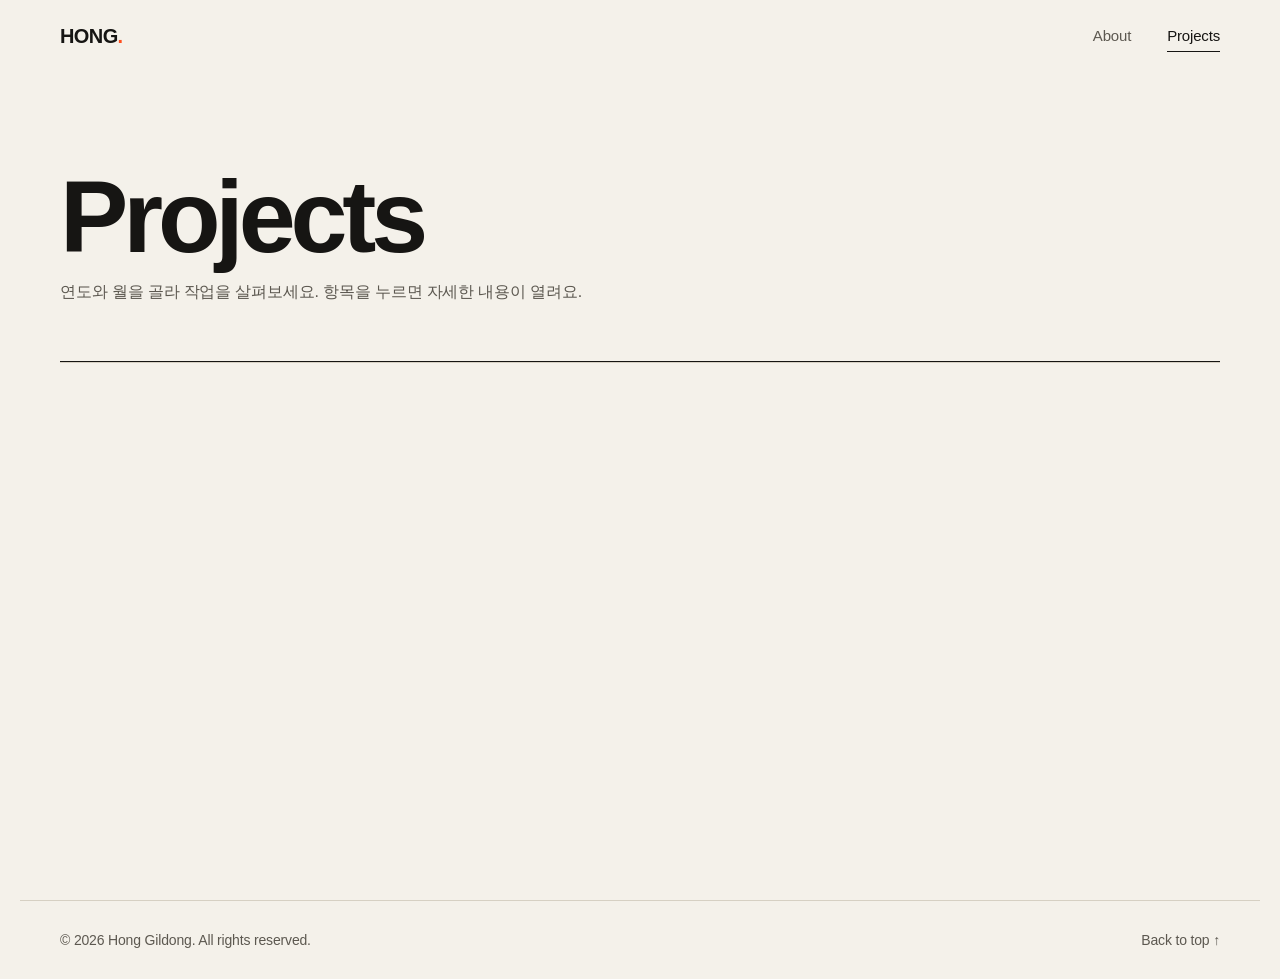
==== commit 45c671d0: "DB 업데이트" ====
--- a/works.html
+++ b/works.html
@@ -22,6 +22,9 @@
   <link rel="stylesheet" href="css/reset.css?v=20261001e" />
   <link rel="stylesheet" href="css/style.css?v=20261001e" />
   <link rel="stylesheet" href="css/responsive.css?v=20261001e" />
+
+  <!-- 프로젝트 데이터를 Supabase에서 불러오기 위한 라이브러리 (js/projects.js보다 먼저 와야 함) -->
+  <script src="https://cdn.jsdelivr.net/npm/@supabase/supabase-js@2"></script>
 </head>
 <body>
 
@@ -91,8 +94,8 @@
   </div>
 
   <!-- 스크립트 (순서 중요: 데이터 → 작업물 페이지 → 공통) -->
-  <script src="js/projects.js?v=20261001e"></script>
-  <script src="js/works.js?v=20261001e"></script>
-  <script src="js/main.js?v=20261001e"></script>
+  <script src="js/projects.js?v=20261001f"></script>
+  <script src="js/works.js?v=20261001f"></script>
+  <script src="js/main.js?v=20261001f"></script>
 </body>
 </html>
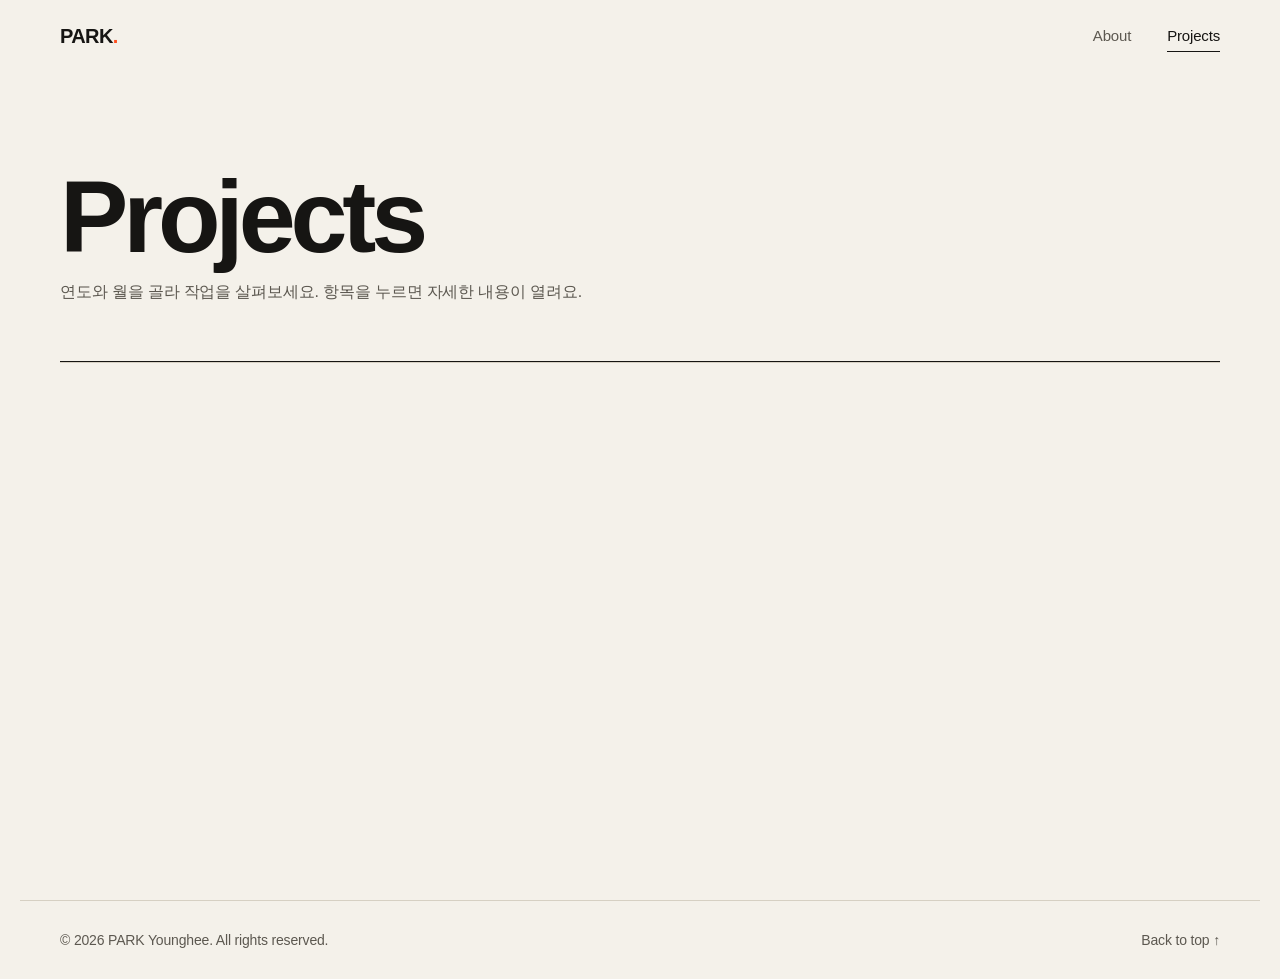
==== commit 054c0be0: "이름 변경" ====
--- a/works.html
+++ b/works.html
@@ -3,11 +3,11 @@
 <head>
   <meta charset="UTF-8" />
   <meta name="viewport" content="width=device-width, initial-scale=1.0" />
-  <title>Projects | 홍길동 Design Portfolio</title>
-  <meta name="description" content="디자이너 홍길동의 작업물 모음" />
+  <title>Projects | 박영희 Design Portfolio</title>
+  <meta name="description" content="디자이너 박영희의 작업물 모음" />
 
-  <meta property="og:title" content="Projects | 홍길동 Design Portfolio" />
-  <meta property="og:description" content="디자이너 홍길동의 작업물 모음" />
+  <meta property="og:title" content="Projects | 박영희 Design Portfolio" />
+  <meta property="og:description" content="디자이너 박영희의 작업물 모음" />
   <meta property="og:image" content="img/og-image.svg" />
 
   <link rel="icon" href="img/favicon.svg" type="image/svg+xml" />
@@ -31,7 +31,7 @@
   <!-- ===== Header ===== -->
   <header class="header" id="header">
     <div class="container header__inner">
-      <a href="index.html" class="logo">HONG<span>.</span></a>
+      <a href="index.html" class="logo">PARK<span>.</span></a>
 
       <nav class="nav" id="nav">
         <a href="index.html#profile" class="nav__link">About</a>
@@ -72,7 +72,7 @@
 
   <footer class="footer footer--light">
     <div class="container footer__inner">
-      <p>© <span id="year"></span> Hong Gildong. All rights reserved.</p>
+      <p>© <span id="year"></span> PARK Younghee. All rights reserved.</p>
       <a href="#top" class="footer__top">Back to top ↑</a>
     </div>
   </footer>
